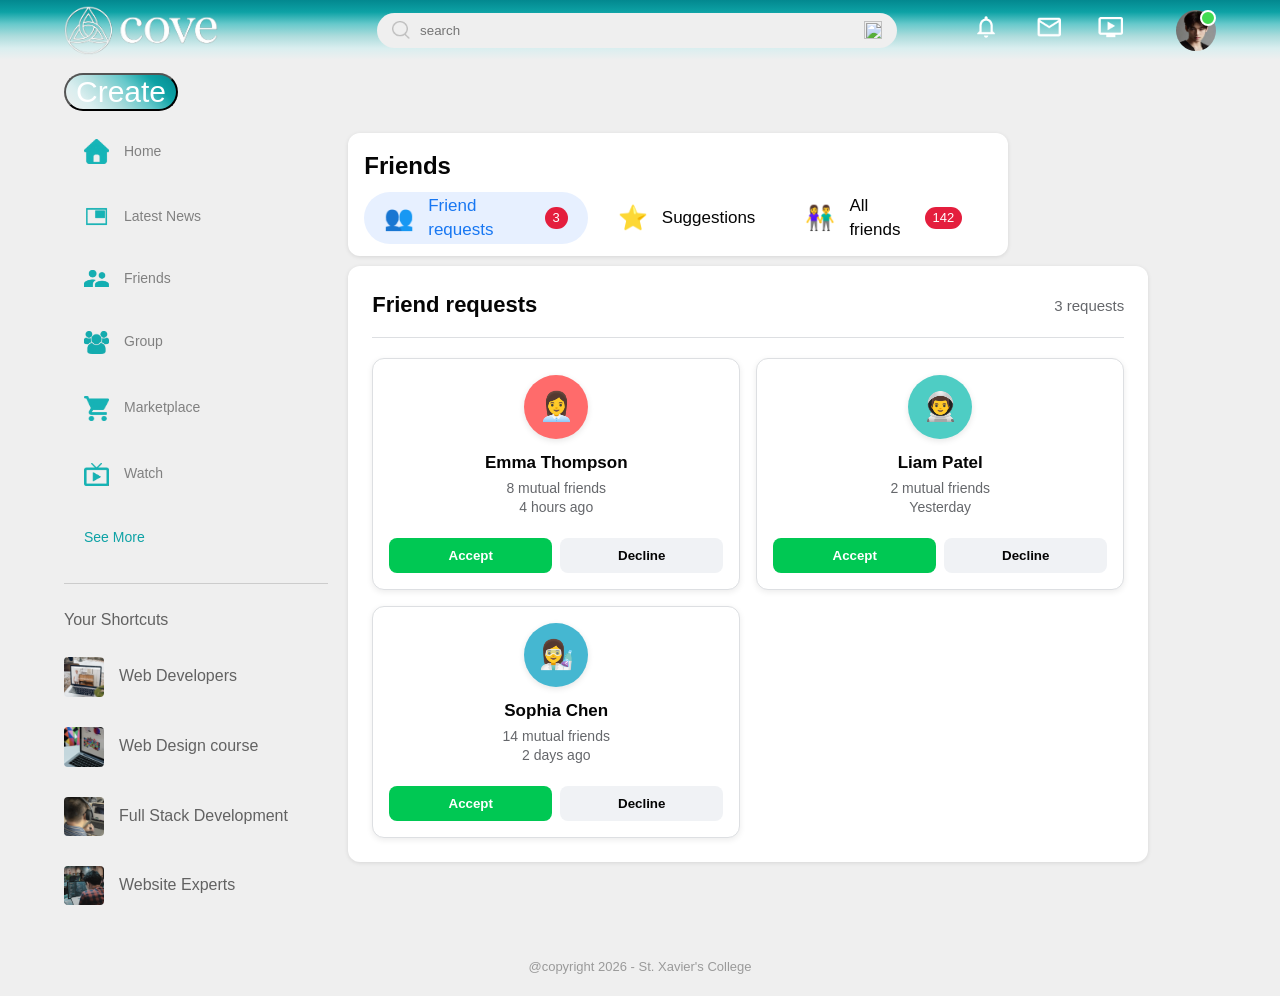
==== friends.html @ 4280a992 "Add files via upload" ====
<html>
<head><title>Cove</title>
<link rel="stylesheet" href="stylefriend.css">
<link rel="stylesheet" href="https://cdnjs.cloudflare.com/ajax/libs/font-awesome/6.5.1/css/all.min.css">
<script src="https://kit.fontawesome.com/9fbff8cf9b.js" crossorigin="anonymous"></script>
<script src="https://cdn.tailwindcss.com"></script>
</head>
<body>
   <nav>
       <div class="nav-left">
           <img src="images1/logo3.png" class="logo">
       </div>
       <div class="nav-right">
           <div class="search-box">
           <img src="images1/search.png">
               <input type="text" placeholder="search">
               <img src="images2/voice-search.png" class="mic-icon">
           </div>
             <ul>
               <li><img src="images1/notification.png"></li>
               <li><img src="images1/inbox.png"></li>
               <li><a href="file:///home/chronos/u-515fcf1578a1de3bb3cba85436e3168ab9e480f7/MyFiles/Cove/watch.html"><img src="images1/video.png"></a></li>
           </ul>
           <div class="nav-user-icon online">
               <img src="images1/profile1.jpg">
       </div>
    </div>
   </nav>
    
    <div class="container">
        
       <div class="left-sidebar">
           <button class="create">Create</button>
           <div class="imp-links">
               <a href="file:///home/chronos/u-515fcf1578a1de3bb3cba85436e3168ab9e480f7/MyFiles/Cove/Home.html#"><img src="images1/home.png">Home<span></span></a>
               <a href="#"><img src="images1/news.png">Latest News<span></span></a>
               <a href="file:///home/chronos/u-515fcf1578a1de3bb3cba85436e3168ab9e480f7/MyFiles/Cove/friends.html"><img src="images1/friends.png">Friends<span></span></a>
               <a href="#"><img src="images1/group.png">Group<span></span></a>
               <a href="file:///home/chronos/u-515fcf1578a1de3bb3cba85436e3168ab9e480f7/MyFiles/Cove/marketplace.html"><img src="images1/marketplace.png">Marketplace<span></span></a>
               <a href="file:///home/chronos/u-515fcf1578a1de3bb3cba85436e3168ab9e480f7/MyFiles/Cove/watch.html"><img src="images1/watch.png">Watch<span></span></a>
               <a href="#"><p style="color:#0da2a5;">See More<span></span></p></a>
               </div>
            <div class="shortcut-links">
                <p>Your Shortcuts</p>
                <a href="#"><img src="images1/shortcut-1.png">Web Developers</a>
                <a href="#"><img src="images1/shortcut-2.png">Web Design course</a>
                <a href="#"><img src="images1/shortcut-3.png">Full Stack Development</a>
                <a href="#"><img src="images1/shortcut-4.png">Website Experts</a>
            </div>   
       </div>
        
       <div class="main-content">
           <!-- Left Sidebar Menu -->
        <aside class="left-sidebars">
            <div class="sidebar-header">
                <h1>Friends</h1>
            </div>
            
            <ul class="friends-menu">
                <li class="menu-item active" data-section="requests">
                    <span class="menu-icon">👥</span>
                    Friend requests
                    <span class="badge" id="requests-count">3</span>
                </li>
                <li class="menu-item" data-section="suggestions">
                    <span class="menu-icon">⭐</span>
                    Suggestions
                </li>
                <li class="menu-item" data-section="all-friends">
                    <span class="menu-icon">👫</span>
                    All friends
                    <span class="badge">142</span>
                </li>
            </ul>
        </aside>
    
      
        <main class="main-content1">
            
        
            <div id="requests-section" class="content-section active">
                <div class="section-header">
                    <h2>Friend requests</h2>
                    <span class="section-count">3 requests</span>
                </div>

                <div class="cards-grid" id="requests-grid">
                  
                </div>
            </div>

       
            <div id="suggestions-section" class="content-section">
                <div class="section-header">
                    <h2>People you may know</h2>
                    <span class="section-count">12 suggestions</span>
                </div>

                <div class="cards-grid" id="suggestions-grid">
                 
                </div>
            </div>

           
            <div id="all-friends-section" class="content-section">
                <div class="section-header">
                    <h2>Your friends</h2>
                    <span class="section-count">142 friends</span>
                </div>

                <div class="friends-grid" id="friends-grid">
                   
                </div>
            </div>
        </main>
    

 
    <div id="toast" class="toast">Friend request accepted!</div>

       </div>
      </div>
    
        <div class="footer">
        <p>@copyright 2026 - St. Xavier's College</p>
        </div>

    <script>
       
        const requestsData = [
            {
                id: 1,
                name: "Emma Thompson",
                avatar: "👩‍💼",
                bg: "#FF6B6B",
                mutual: "8 mutual friends",
                time: "4 hours ago"
            },
            {
                id: 2,
                name: "Liam Patel",
                avatar: "👨‍🚀",
                bg: "#4ECDC4",
                mutual: "2 mutual friends",
                time: "Yesterday"
            },
            {
                id: 3,
                name: "Sophia Chen",
                avatar: "👩‍🔬",
                bg: "#45B7D1",
                mutual: "14 mutual friends",
                time: "2 days ago"
            }
        ];

        const suggestionsData = [
            {
                id: 4,
                name: "Noah Garcia",
                avatar: "👨‍💻",
                bg: "#6C5CE7",
                mutual: "5 mutual friends"
            },
            {
                id: 5,
                name: "Olivia Martinez",
                avatar: "👩‍🎨",
                bg: "#FD79A8",
                mutual: "11 mutual friends"
            },
            {
                id: 6,
                name: "James Wilson",
                avatar: "👨‍🔧",
                bg: "#00B894",
                mutual: "3 mutual friends"
            },
            {
                id: 7,
                name: "Ava Rodriguez",
                avatar: "👩‍⚕️",
                bg: "#E17055",
                mutual: "9 mutual friends"
            }
        ];

        const friendsData = [
            { id: 8, name: "Alison Mina", avatar: "👩‍💼", bg: "#FF6B6B" },
            { id: 9, name: "Jackson Aston", avatar: "👨‍💻", bg: "#4ECDC4" },
            { id: 10, name: "Samona rose", avatar: "👩‍🎓", bg: "#45B7D1" },
            { id: 11, name: "Ryan Kim", avatar: "👨‍🔧", bg: "#96CEB4" },
            { id: 12, name: "John Doe", avatar: "👩‍🌾", bg: "#FF8C42" },
            { id: 13, name: "David Park", avatar: "👨‍🚀", bg: "#6C5CE7" }
        ];

      
        function renderRequests() {
            const grid = document.getElementById('requests-grid');
            grid.innerHTML = '';
            
            requestsData.forEach((person, index) => {
                const card = document.createElement('div');
                card.className = 'friend-card';
                card.innerHTML = `
                    <div class="card-avatar" style="background: ${person.bg}">${person.avatar}</div>
                    <div class="card-info">
                        <div class="card-name">${person.name}</div>
                        <div class="card-mutual">${person.mutual}</div>
                        <div class="card-time">${person.time}</div>
                    </div>
                    <div class="card-actions">
                        <button class="btn-accept" data-id="${person.id}">Accept</button>
                        <button class="btn-decline" data-id="${person.id}">Decline</button>
                    </div>
                `;
                grid.appendChild(card);
            });

           
            document.querySelectorAll('.btn-accept').forEach(btn => {
                btn.addEventListener('click', (e) => {
                    const id = parseInt(e.target.getAttribute('data-id'));
                    handleAccept(id);
                });
            });

            document.querySelectorAll('.btn-decline').forEach(btn => {
                btn.addEventListener('click', (e) => {
                    const id = parseInt(e.target.getAttribute('data-id'));
                    handleDecline(id);
                });
            });
        }

        function renderSuggestions() {
            const grid = document.getElementById('suggestions-grid');
            grid.innerHTML = '';
            
            suggestionsData.forEach(person => {
                const card = document.createElement('div');
                card.className = 'friend-card';
                card.innerHTML = `
                    <div class="card-avatar" style="background: ${person.bg}">${person.avatar}</div>
                    <div class="card-info">
                        <div class="card-name">${person.name}</div>
                        <div class="card-mutual">${person.mutual}</div>
                    </div>
                    <div class="card-actions">
                        <button class="btn-add" data-id="${person.id}">Add friend</button>
                    </div>
                `;
                grid.appendChild(card);
            });


            document.querySelectorAll('.btn-add').forEach(btn => {
                btn.addEventListener('click', (e) => {
                    const btnEl = e.target;
                    if (!btnEl.disabled) {
                        btnEl.textContent = 'Request sent ✓';
                        btnEl.style.background = '#00c853';
                        btnEl.disabled = true;
                        
                       
                        showToast('Friend request sent!');
                    }
                });
            });
        }

        function renderFriends() {
            const grid = document.getElementById('friends-grid');
            grid.innerHTML = '';
            
            friendsData.forEach(person => {
                const card = document.createElement('div');
                card.className = 'friend-card friend-list-card';
                card.innerHTML = `
                    <div class="card-avatar" style="background: ${person.bg}">${person.avatar}</div>
                    <div class="card-info">
                        <div class="card-name">${person.name}</div>
                    </div>
                    <div class="card-actions">
                        <button class="btn-message">Message</button>
                    </div>
                `;
                grid.appendChild(card);
            });
        }

        function handleAccept(id) {
   
            const index = requestsData.findIndex(item => item.id === id);
            if (index > -1) {
                requestsData.splice(index, 1);
                
             
                renderRequests();
                
              
                document.getElementById('requests-count').textContent = requestsData.length;
                
               
                showToast('Friend request accepted! 🎉');
            }
        }

        function handleDecline(id) {
            const index = requestsData.findIndex(item => item.id === id);
            if (index > -1) {
                requestsData.splice(index, 1);
                renderRequests();
                document.getElementById('requests-count').textContent = requestsData.length;
                showToast('Request declined');
            }
        }

        function showToast(message) {
            const toast = document.getElementById('toast');
            toast.textContent = message;
            toast.classList.add('show');
            
            setTimeout(() => {
                toast.classList.remove('show');
            }, 2800);
        }

       
        function switchSection(section) {
           
            document.querySelectorAll('.menu-item').forEach(item => {
                item.classList.remove('active');
            });
            
        
            const activeItem = document.querySelector(`.menu-item[data-section="${section}"]`);
            if (activeItem) activeItem.classList.add('active');
            

            document.querySelectorAll('.content-section').forEach(sec => {
                sec.classList.remove('active');
            });
            
      
            const target = document.getElementById(section + '-section');
            if (target) target.classList.add('active');
        }

     
        window.onload = function() {
            renderRequests();
            renderSuggestions();
            renderFriends();
            
          
            document.querySelectorAll('.menu-item').forEach(item => {
                item.addEventListener('click', () => {
                    const section = item.getAttribute('data-section');
                    switchSection(section);
                });
            });
            
            console.log('%c✅ Facebook-style Friends page ready! (Requests + Accept/Decline + Suggestions + Friends)', 'color:#1877f2; font-size:15px; font-weight:bold');
        };
    </script>
    
</body>
</html>
---- stylefriend.css ----
* {
    margin: 0;
    padding: 0;
    box-sizing: border-box;
}

:root {
    --fb-blue: #1877f2;
    --text-dark: #050505;
    --bg: #f0f2f5;
    --card-bg: #ffffff;
    --border: #dddfe2;
}

body {
    font-family: -apple-system, BlinkMacSystemFont, "Segoe UI", Roboto, Helvetica, Arial, sans-serif;
    background: var(--bg);
    color: var(--text-dark);
    line-height: 1.4;
}

 @import url('https://fonts.googleapis.com/css2?family=Inter:wght@400;500;600&display=swap');
*{
    margin: 0;
    padding: 0;
    font-family: 'poppins', sans-serif;
    box-sizing: border-box;
    }

body{
    background: #efefef;
    transition: background 0.3s;
    }

nav{
    display: flex;
    align-items: center;
    justify-content: space-between;
    background: linear-gradient(to top,#efefef,#d9eeef,#acdcdc,#67c9cb,#0da2a5,#03888f);
    padding: 5px 5%;
    position: sticky;
    top: 0;
    z-index: 100;
    }

.logo{
    width: 160px;
    margin-right: 45px;
    }

.nav-left, .nav-right{
    display: flex;
    align-items: center;
    }

.nav-right ul li{
    list-style: none;
    display: inline-block;
    }

.nav-right ul li img{
    width: 28px;
    margin: 0 15px;
    }

.nav-user-icon img{
    width: 40px;
    height: 41px;
    border-radius: 50%;
    cursor: pointer;
    }

.nav-user-icon{
    margin-left: 36px;
    }

.search-box{
    background: #efefef;
    width: 520px;
    border-radius: 20px;
    display: flex;
    align-items: center;
    padding: 0 15px;
    margin-right: 60px;
    }

.search-box img{
    width: 18px;
    }

.search-box input{
    width: 100%;
    background: transparent;
    padding: 10px;
    outline: none;
    border: 0;
    }

.online{
    position: relative;
    }

.online::after{
    content: '';
    width: 12px;
    height: 12px;
    border: 2px solid #fff;
    border-radius: 50%;
    background: #41db51;
    position: absolute;
    top: 0;
    right: 0;
    }

.container{
    display: flex;
    justify-content: space-between;
    padding: 13px 5%;
    padding-right: 15px;
    }

.create{
    font-size: 30px;
    color: white;
    background: linear-gradient(45deg,#efefef,#d9eeef,#acdcdc,#67c9cb,#0da2a5,#03888f);
    border-radius: 30px;
    padding-left: 10px;
    padding-right: 10px;
    transition: transform 0.7s ease;
    }

.create:hover {
    transform: scale(1.07);
        }

.left-sidebar{
    flex-basis: 22%;
    position: sticky;
    top: 70px;
    align-self: flex-start;
    }

.main-content{
    flex-basis: 78%;
    }

.list-container{
    display: grid;
    grid-template-columns: repeat(auto-fit, minmax(250px, 1fr));
    grid-column-gap: 16px;
    grid-row-gap: 10px;
    margin-top: 17px;
    }

.vid-ho{
    background: #efefef;
    padding-top: 10px;
    padding-left: 10px;
    border-radius: 20px;
    width: 320px; 
    height: 275px;
    }

.vid-ho:hover{
    transition: 0.8s ease-in-out;
    background: #fff;
    padding-top: 10px;
    padding-left: 10px;
    border-radius: 20px;
    width: 320px; 
    height: 275px;
    z-index: 1;
    }

.thumbnail{
        transition: all 0.8s ease-in-out;
    }

.thumbnail:hover{
    transform: scale(1.01);
    
    }

.flex-div{
    display: flex;
    }

.vid-list .thumbnail{
    width: 100%;
    display: relative;
    border-radius: 10px;
    height: 165px;
    width: 300px;
    }

.vid-list .flex-div{
    align-items: flex-start;
    margin-top: 7px;
    }

.vid-list .flex-div img{
    margin-right: 15px;
    border-radius: 50%;
    }

.flex-div img{
    width: 35px;
    height: 35px;
    }

.vid-info{
    color: #5a5a5a;
    font-size: 13px;
    }

.vid-info a{
    color: #000;
    font-weight: 600;
    display: block;
    margin-bottom: 5px;
    }

.imp-links{
    margin-top: 22px;
    }

.imp-links a, .shortcut-links a{
    text-decoration: none;
    display: flex;
    align-items: center;
    margin-bottom: 30px;
    color: #626262;
    width: fit-content;
    }

.imp-links a img{
    width: 25px;
    margin-right: 15px;
    }

.imp-links a:last-child{
    color: ;
    }

.imp-links{
    border-bottom: 1px solid #ccc;
    }

 .imp-links a{
           position: relative;
            font-size: 14;
            font-weight: 500;
            color: grey;
            text-decoration: none;
            padding: 6px 20px;
            transition: .5s;
            }
.imp-links a:hover{
            color: #0ef;
            }
.imp-links a span
        {
            position: absolute;
            top: 0;
            left: 0;
            width: 100%;
            height: 100%;
            z-index: -1;
            border-bottom: 2px solid #0ef;
            border-radius: 15px;
            transform: scale(0) transltateY(50px);
            opacity: 0;
            transition: .5s;
            }
.imp-links a:hover span
        {
            tansform: scale(1) translateY(0);
            opacity: 1;
            }

.shortcut-links a img{
    width: 40px;
    border-radius: 4px;
    margin-right: 15px;
    }

.shortcut-links p{
    margin: 25px 0;
    color: #626262;
    font-weight: 500;
    }

.sidebar-title{
    display: flex;
    align-items: center;
    justify-content: space-between;
    margin-bottom: 18px;
    }

.load-more-btn{
    display: block;
    margin: auto;
    cursor: pointer;
    padding: 5px 10px;
    border: 1px solid #9a9a9a;
    color:#626262;
    background: transparent;
    border-radius: 4px;
    }

  .categories {
    display: flex;
    gap: 10px;
    padding: 12px 16px;
    overflow-x: auto;
    background: #efefef;
    border-bottom: 1px solid #ddd;
    padding-left: 10px;
  }

  .category {
    padding: 8px 11px;
    border-radius: 20px;
    background: #fff;
    font-size: 14px;
    cursor: pointer;
    white-space: nowrap;
  }

  .category1{
    padding: 8px 6px;
    border-radius: 20px;
    background: #fff;
    font-size: 14px;
    cursor: pointer;
    white-space: nowrap;
  }

  .category.active {
    background: #000;
    color: #fff;
  }

#com{
    padding-top: 10px;
    }

.footer{
    text-align: center;
    color: #9a9a9a;
    padding: 10px 0 20px;
    font-size: 13px;
    }

.banner{
    padding-left: 10px;
   
    }




/* ==================== MAIN FRIENDS PAGE ==================== */
.friends-page {
    max-width: 1100px;
    margin: 20px auto;
    display: flex;
    gap: 20px;
    padding: 0 16px;
}

/* Left Sidebar */
.left-sidebars {
    width: 660px;
    background: #fff;
    border-radius: 12px;
    box-shadow: 0 1px 4px rgba(0, 0, 0, 0.1);
    padding: 16px;
    margin-left: 20px;
    height: 123px;
    position: relative;
    display: absolute;
    top: 60px;
}

.sidebar-header h1 {
    font-size: 24px;
    font-weight: 700;
    margin-bottom: 9px;
}

.friends-menu {
    list-style: none;
    display: flex;
}

.menu-item {
    display: flex;
    height: 52px;
    align-items: center;
    gap: 14px;
    margin-right: 10px;
    padding: 12px 20px;
    border-radius: 30px;
    font-size: 17px;
    font-weight: 500;
    cursor: pointer;
}

.menu-item:hover {
    background: #f0f2f5;
}

.menu-item.active {
    background: #e7f0ff;
    margin-right: 10px;
    color: var(--fb-blue);
}

.menu-icon {
    font-size: 24px;
}

.badge {
    margin-left: auto;
    background: #e41e3d;
    color: white;
    font-size: 13px;
    padding: 2px 8px;
    border-radius: 9999px;
}

/* Main Content */
.main-content1 {
    margin-top: 70px;
    heigth: 400px;
    width: 800px;
    margin-left: 20px;
    flex: 1;
    min-width: 0;
}

.content-section {
    display: none;
    background: #fff;
    border-radius: 12px;
    box-shadow: 0 1px 4px rgba(0, 0, 0, 0.1);
    padding: 24px;
}

.content-section.active {
    display: block;
}

.section-header {
    display: flex;
    justify-content: space-between;
    align-items: center;
    margin-bottom: 20px;
    border-bottom: 1px solid #dddfe2;
    padding-bottom: 16px;
}

.section-header h2 {
    font-size: 22px;
    font-weight: 700;
}

.section-count {
    color: #65676b;
    font-size: 15px;
}

/* Cards Grid */
.cards-grid {
    display: grid;
    grid-template-columns: repeat(auto-fill, minmax(280px, 1fr));
    gap: 16px;
}

.friends-grid {
    display: grid;
    grid-template-columns: repeat(auto-fill, minmax(220px, 1fr));
    gap: 16px;
}

/* Friend Card */
.friend-card {
    background: #fff;
    border: 1px solid var(--border);
    border-radius: 12px;
    padding: 16px;
    box-shadow: 0 2px 6px rgba(0, 0, 0, 0.08);
    transition: transform 0.2s;
}

.friend-card:hover {
    transform: translateY(-3px);
    box-shadow: 0 6px 12px rgba(0, 0, 0, 0.12);
}

.card-avatar {
    width: 64px;
    height: 64px;
    border-radius: 50%;
    display: flex;
    align-items: center;
    justify-content: center;
    font-size: 28px;
    margin: 0 auto 12px;
    box-shadow: 0 2px 6px rgba(0, 0, 0, 0.1);
}

.card-info {
    text-align: center;
}

.card-name {
    font-weight: 600;
    font-size: 17px;
    margin-bottom: 4px;
}

.card-mutual, .card-time {
    font-size: 14px;
    color: #65676b;
}

.card-actions {
    margin-top: 20px;
    display: flex;
    gap: 8px;
    justify-content: center;
}

.btn-accept {
    background: #00c853;
    color: white;
    border: none;
    padding: 10px 24px;
    border-radius: 8px;
    font-weight: 600;
    cursor: pointer;
    flex: 1;
}

.btn-decline {
    background: #f0f2f5;
    color: #050505;
    border: none;
    padding: 10px 24px;
    border-radius: 8px;
    font-weight: 600;
    cursor: pointer;
    flex: 1;
}

.btn-add {
    background: var(--fb-blue);
    color: white;
    border: none;
    padding: 10px 32px;
    border-radius: 8px;
    font-weight: 600;
    cursor: pointer;
    width: 100%;
}

.btn-message {
    background: #f0f2f5;
    color: #050505;
    border: none;
    padding: 10px 24px;
    border-radius: 8px;
    font-weight: 600;
    cursor: pointer;
    width: 100%;
}

/* Friend list card variation */
.friend-list-card {
    display: flex;
    align-items: center;
    gap: 16px;
    text-align: left;
}

.friend-list-card .card-avatar {
    margin: 0;
    width: 52px;
    height: 52px;
    font-size: 24px;
}

/* Toast */
.toast {
    position: fixed;
    bottom: 30px;
    left: 50%;
    transform: translateX(-50%);
    background: #1877f2;
    color: white;
    padding: 14px 24px;
    border-radius: 9999px;
    box-shadow: 0 6px 20px rgba(0, 0, 0, 0.2);
    font-weight: 500;
    opacity: 0;
    visibility: hidden;
    transition: all 0.3s ease;
    z-index: 9999;
}

.toast.show {
    opacity: 1;
    visibility: visible;
    bottom: 40px;
}

/* Responsive */
@media (max-width: 900px) {
    .friends-page {
        flex-direction: column;
    }
    .left-sidebar {
        width: 100%;
        position: static;
    }
    .cards-grid, .friends-grid {
        grid-template-columns: repeat(auto-fill, minmax(240px, 1fr));
    }
}
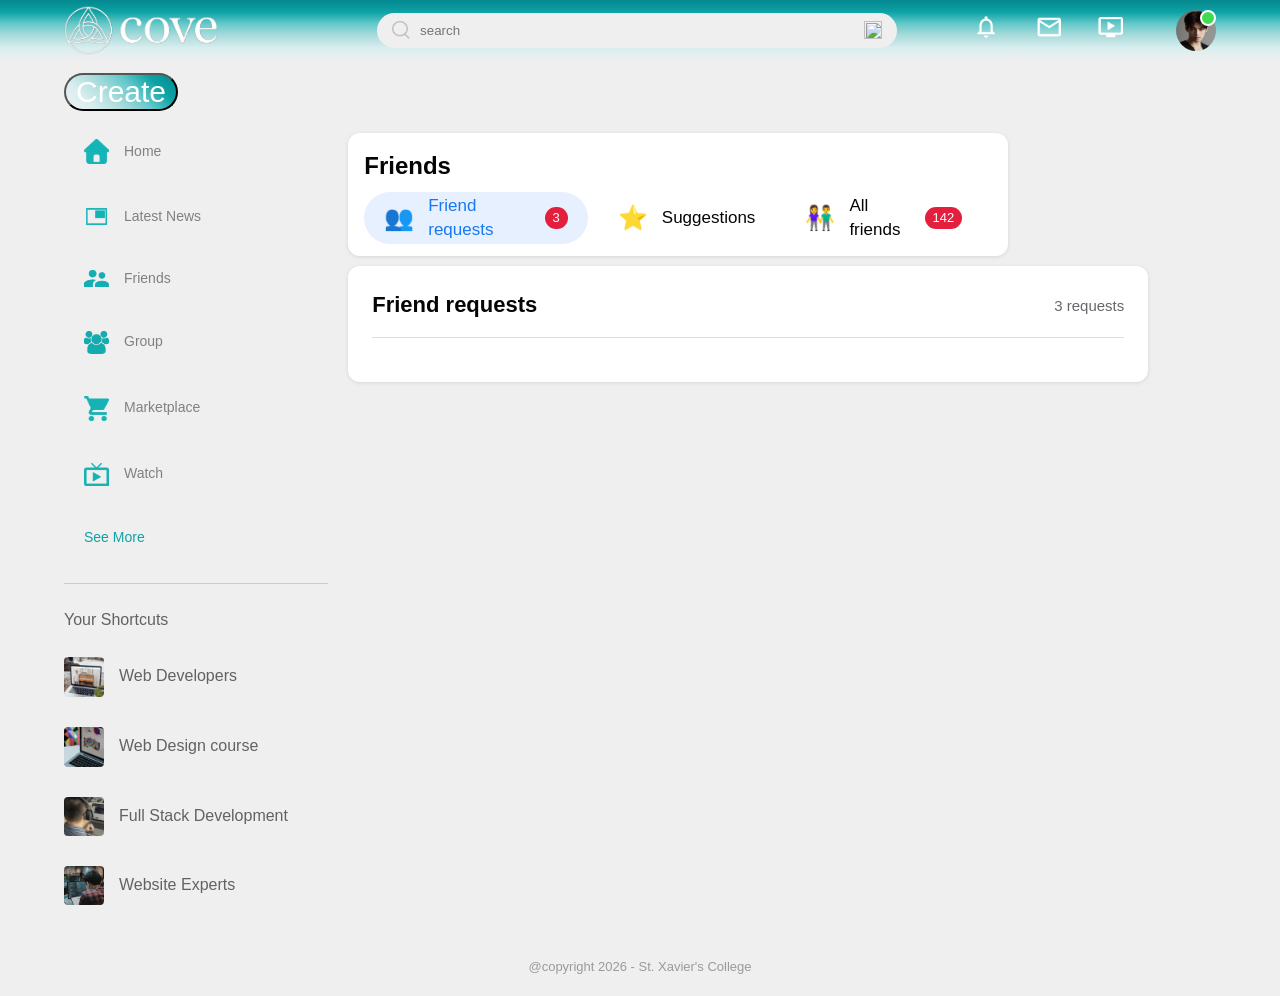
==== commit b9af76d0: "Update friends.html" ====
--- a/friends.html
+++ b/friends.html
@@ -2,8 +2,6 @@
 <head><title>Cove</title>
 <link rel="stylesheet" href="stylefriend.css">
 <link rel="stylesheet" href="https://cdnjs.cloudflare.com/ajax/libs/font-awesome/6.5.1/css/all.min.css">
-<script src="https://kit.fontawesome.com/9fbff8cf9b.js" crossorigin="anonymous"></script>
-<script src="https://cdn.tailwindcss.com"></script>
 </head>
 <body>
    <nav>
@@ -32,12 +30,12 @@
        <div class="left-sidebar">
            <button class="create">Create</button>
            <div class="imp-links">
-               <a href="file:///home/chronos/u-515fcf1578a1de3bb3cba85436e3168ab9e480f7/MyFiles/Cove/Home.html#"><img src="images1/home.png">Home<span></span></a>
+               <a href="index.html"><img src="images1/home.png">Home<span></span></a>
                <a href="#"><img src="images1/news.png">Latest News<span></span></a>
-               <a href="file:///home/chronos/u-515fcf1578a1de3bb3cba85436e3168ab9e480f7/MyFiles/Cove/friends.html"><img src="images1/friends.png">Friends<span></span></a>
+               <a href="friends.html"><img src="images1/friends.png">Friends<span></span></a>
                <a href="#"><img src="images1/group.png">Group<span></span></a>
-               <a href="file:///home/chronos/u-515fcf1578a1de3bb3cba85436e3168ab9e480f7/MyFiles/Cove/marketplace.html"><img src="images1/marketplace.png">Marketplace<span></span></a>
-               <a href="file:///home/chronos/u-515fcf1578a1de3bb3cba85436e3168ab9e480f7/MyFiles/Cove/watch.html"><img src="images1/watch.png">Watch<span></span></a>
+               <a href="#"><img src="images1/marketplace.png">Marketplace<span></span></a>
+               <a href="watch.html"><img src="images1/watch.png">Watch<span></span></a>
                <a href="#"><p style="color:#0da2a5;">See More<span></span></p></a>
                </div>
             <div class="shortcut-links">
@@ -124,246 +122,6 @@
         <div class="footer">
         <p>@copyright 2026 - St. Xavier's College</p>
         </div>
-
-    <script>
-       
-        const requestsData = [
-            {
-                id: 1,
-                name: "Emma Thompson",
-                avatar: "👩‍💼",
-                bg: "#FF6B6B",
-                mutual: "8 mutual friends",
-                time: "4 hours ago"
-            },
-            {
-                id: 2,
-                name: "Liam Patel",
-                avatar: "👨‍🚀",
-                bg: "#4ECDC4",
-                mutual: "2 mutual friends",
-                time: "Yesterday"
-            },
-            {
-                id: 3,
-                name: "Sophia Chen",
-                avatar: "👩‍🔬",
-                bg: "#45B7D1",
-                mutual: "14 mutual friends",
-                time: "2 days ago"
-            }
-        ];
-
-        const suggestionsData = [
-            {
-                id: 4,
-                name: "Noah Garcia",
-                avatar: "👨‍💻",
-                bg: "#6C5CE7",
-                mutual: "5 mutual friends"
-            },
-            {
-                id: 5,
-                name: "Olivia Martinez",
-                avatar: "👩‍🎨",
-                bg: "#FD79A8",
-                mutual: "11 mutual friends"
-            },
-            {
-                id: 6,
-                name: "James Wilson",
-                avatar: "👨‍🔧",
-                bg: "#00B894",
-                mutual: "3 mutual friends"
-            },
-            {
-                id: 7,
-                name: "Ava Rodriguez",
-                avatar: "👩‍⚕️",
-                bg: "#E17055",
-                mutual: "9 mutual friends"
-            }
-        ];
-
-        const friendsData = [
-            { id: 8, name: "Alison Mina", avatar: "👩‍💼", bg: "#FF6B6B" },
-            { id: 9, name: "Jackson Aston", avatar: "👨‍💻", bg: "#4ECDC4" },
-            { id: 10, name: "Samona rose", avatar: "👩‍🎓", bg: "#45B7D1" },
-            { id: 11, name: "Ryan Kim", avatar: "👨‍🔧", bg: "#96CEB4" },
-            { id: 12, name: "John Doe", avatar: "👩‍🌾", bg: "#FF8C42" },
-            { id: 13, name: "David Park", avatar: "👨‍🚀", bg: "#6C5CE7" }
-        ];
-
-      
-        function renderRequests() {
-            const grid = document.getElementById('requests-grid');
-            grid.innerHTML = '';
-            
-            requestsData.forEach((person, index) => {
-                const card = document.createElement('div');
-                card.className = 'friend-card';
-                card.innerHTML = `
-                    <div class="card-avatar" style="background: ${person.bg}">${person.avatar}</div>
-                    <div class="card-info">
-                        <div class="card-name">${person.name}</div>
-                        <div class="card-mutual">${person.mutual}</div>
-                        <div class="card-time">${person.time}</div>
-                    </div>
-                    <div class="card-actions">
-                        <button class="btn-accept" data-id="${person.id}">Accept</button>
-                        <button class="btn-decline" data-id="${person.id}">Decline</button>
-                    </div>
-                `;
-                grid.appendChild(card);
-            });
-
-           
-            document.querySelectorAll('.btn-accept').forEach(btn => {
-                btn.addEventListener('click', (e) => {
-                    const id = parseInt(e.target.getAttribute('data-id'));
-                    handleAccept(id);
-                });
-            });
-
-            document.querySelectorAll('.btn-decline').forEach(btn => {
-                btn.addEventListener('click', (e) => {
-                    const id = parseInt(e.target.getAttribute('data-id'));
-                    handleDecline(id);
-                });
-            });
-        }
-
-        function renderSuggestions() {
-            const grid = document.getElementById('suggestions-grid');
-            grid.innerHTML = '';
-            
-            suggestionsData.forEach(person => {
-                const card = document.createElement('div');
-                card.className = 'friend-card';
-                card.innerHTML = `
-                    <div class="card-avatar" style="background: ${person.bg}">${person.avatar}</div>
-                    <div class="card-info">
-                        <div class="card-name">${person.name}</div>
-                        <div class="card-mutual">${person.mutual}</div>
-                    </div>
-                    <div class="card-actions">
-                        <button class="btn-add" data-id="${person.id}">Add friend</button>
-                    </div>
-                `;
-                grid.appendChild(card);
-            });
-
-
-            document.querySelectorAll('.btn-add').forEach(btn => {
-                btn.addEventListener('click', (e) => {
-                    const btnEl = e.target;
-                    if (!btnEl.disabled) {
-                        btnEl.textContent = 'Request sent ✓';
-                        btnEl.style.background = '#00c853';
-                        btnEl.disabled = true;
-                        
-                       
-                        showToast('Friend request sent!');
-                    }
-                });
-            });
-        }
-
-        function renderFriends() {
-            const grid = document.getElementById('friends-grid');
-            grid.innerHTML = '';
-            
-            friendsData.forEach(person => {
-                const card = document.createElement('div');
-                card.className = 'friend-card friend-list-card';
-                card.innerHTML = `
-                    <div class="card-avatar" style="background: ${person.bg}">${person.avatar}</div>
-                    <div class="card-info">
-                        <div class="card-name">${person.name}</div>
-                    </div>
-                    <div class="card-actions">
-                        <button class="btn-message">Message</button>
-                    </div>
-                `;
-                grid.appendChild(card);
-            });
-        }
-
-        function handleAccept(id) {
-   
-            const index = requestsData.findIndex(item => item.id === id);
-            if (index > -1) {
-                requestsData.splice(index, 1);
-                
-             
-                renderRequests();
-                
-              
-                document.getElementById('requests-count').textContent = requestsData.length;
-                
-               
-                showToast('Friend request accepted! 🎉');
-            }
-        }
-
-        function handleDecline(id) {
-            const index = requestsData.findIndex(item => item.id === id);
-            if (index > -1) {
-                requestsData.splice(index, 1);
-                renderRequests();
-                document.getElementById('requests-count').textContent = requestsData.length;
-                showToast('Request declined');
-            }
-        }
-
-        function showToast(message) {
-            const toast = document.getElementById('toast');
-            toast.textContent = message;
-            toast.classList.add('show');
-            
-            setTimeout(() => {
-                toast.classList.remove('show');
-            }, 2800);
-        }
-
-       
-        function switchSection(section) {
-           
-            document.querySelectorAll('.menu-item').forEach(item => {
-                item.classList.remove('active');
-            });
-            
-        
-            const activeItem = document.querySelector(`.menu-item[data-section="${section}"]`);
-            if (activeItem) activeItem.classList.add('active');
-            
-
-            document.querySelectorAll('.content-section').forEach(sec => {
-                sec.classList.remove('active');
-            });
-            
-      
-            const target = document.getElementById(section + '-section');
-            if (target) target.classList.add('active');
-        }
-
-     
-        window.onload = function() {
-            renderRequests();
-            renderSuggestions();
-            renderFriends();
-            
-          
-            document.querySelectorAll('.menu-item').forEach(item => {
-                item.addEventListener('click', () => {
-                    const section = item.getAttribute('data-section');
-                    switchSection(section);
-                });
-            });
-            
-            console.log('%c✅ Facebook-style Friends page ready! (Requests + Accept/Decline + Suggestions + Friends)', 'color:#1877f2; font-size:15px; font-weight:bold');
-        };
-    </script>
     
 </body>
-</html>+</html>
